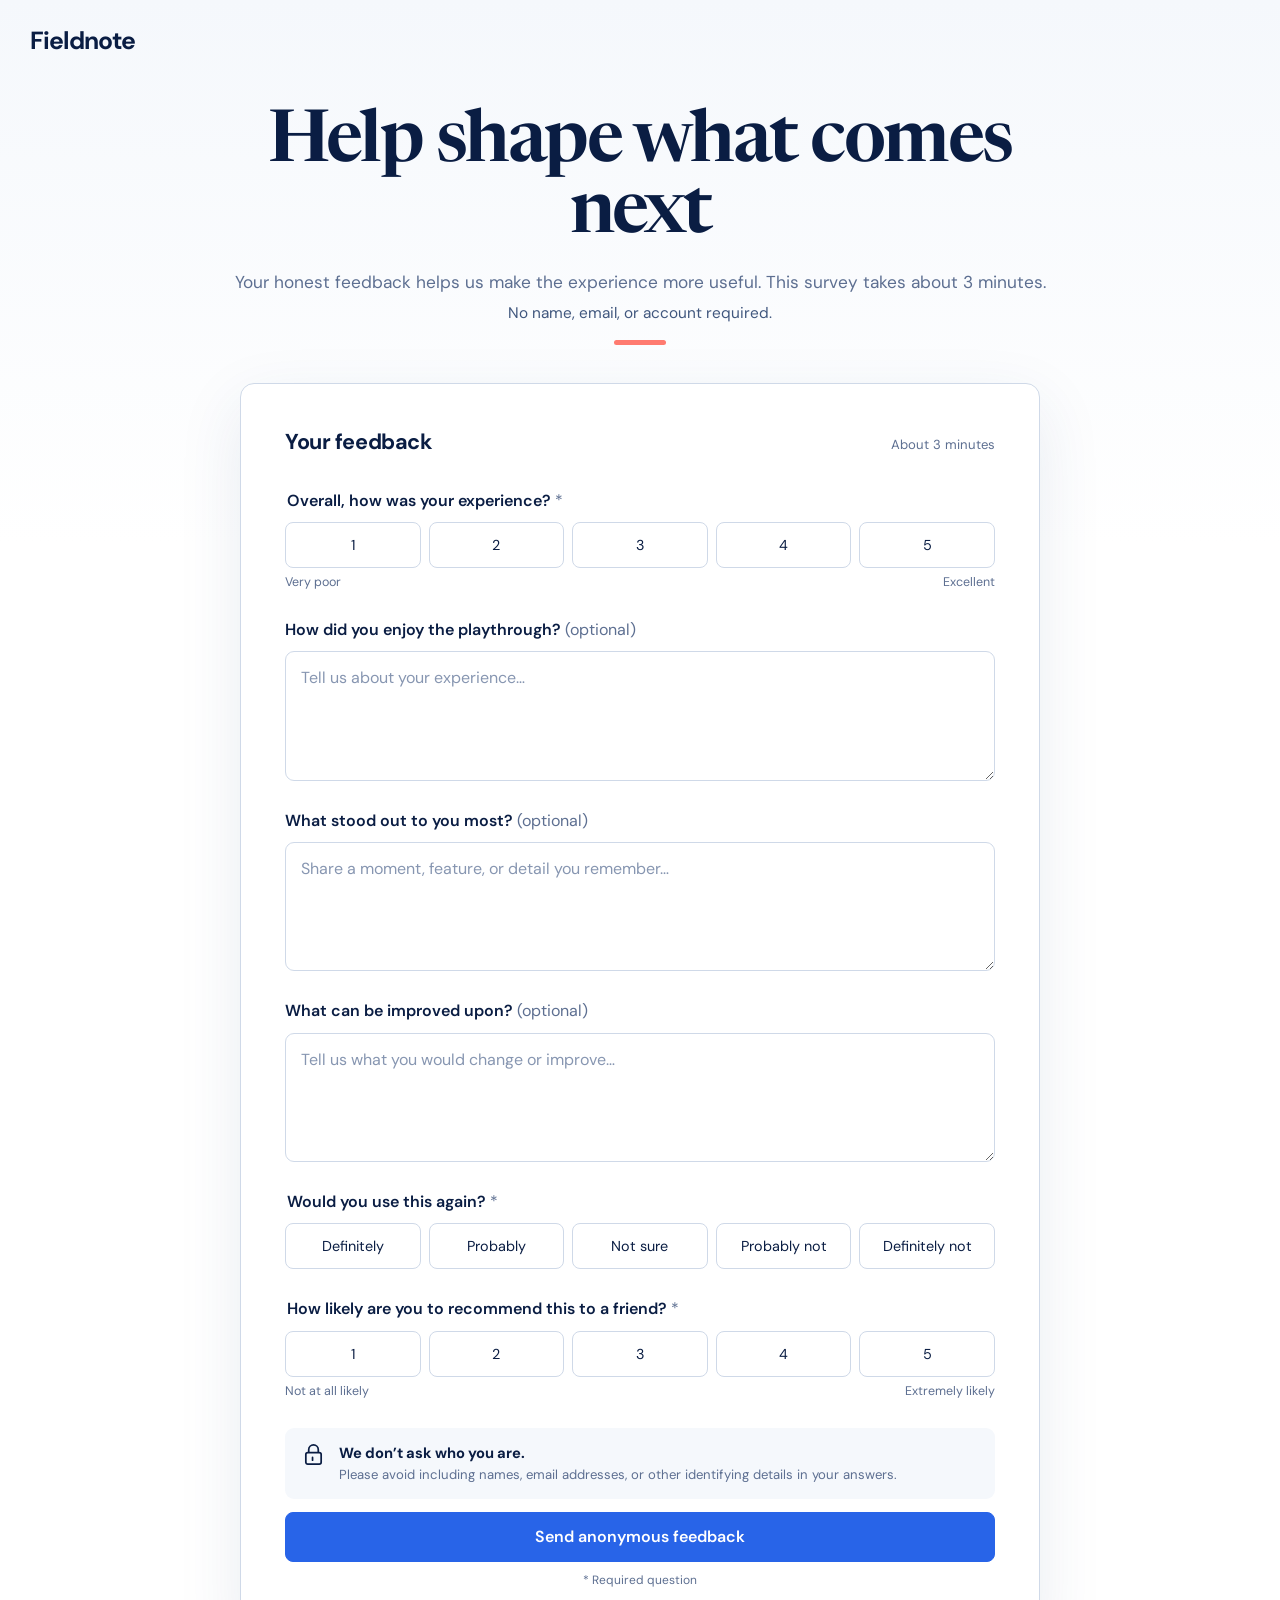
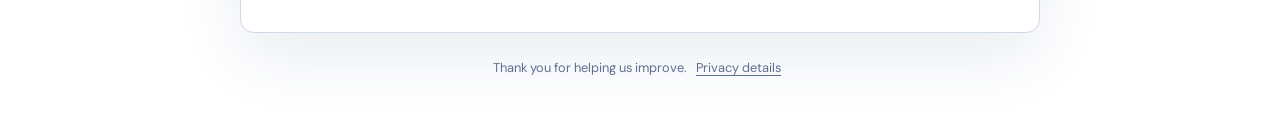
==== index.html @ 18189fa4 "Add files via upload" ====
<!doctype html>
<html lang="en">
  <head>
    <meta charset="UTF-8" />
    <meta name="viewport" content="width=device-width, initial-scale=1.0" />
    <meta name="description" content="Share anonymous product feedback in about three minutes." />
    <title>Fieldnote — Anonymous feedback</title>
    <link rel="preconnect" href="https://fonts.googleapis.com" />
    <link rel="preconnect" href="https://fonts.gstatic.com" crossorigin />
    <link href="https://fonts.googleapis.com/css2?family=DM+Sans:wght@400;500;600;700&family=Newsreader:opsz,wght@6..72,600&display=swap" rel="stylesheet" />
    <link rel="stylesheet" href="styles.css" />
    <script src="script.js" defer></script>
  </head>
  <body>
    <header class="site-header">
      <a class="wordmark" href="#top" aria-label="Fieldnote home">Fieldnote</a>
    </header>

    <main id="top">
      <section class="intro" aria-labelledby="page-title">
        <h1 id="page-title">Help shape what comes next</h1>
        <p>Your honest feedback helps us make the experience more useful. This survey takes about 3 minutes.</p>
        <p class="privacy-summary">No name, email, or account required.</p>
        <span class="accent-line" aria-hidden="true"></span>
      </section>

      <section class="survey-shell" aria-label="Anonymous feedback survey">
        <form id="feedback-form" action="https://formspree.io/f/YOUR_FORM_ID" method="POST" novalidate>
          <div class="form-heading">
            <h2>Your feedback</h2>
            <span>About 3 minutes</span>
          </div>

          <fieldset class="question rating-question">
            <legend>Overall, how was your experience? <span aria-hidden="true">*</span></legend>
            <div class="rating-grid">
              <label><input type="radio" name="overall_experience" value="1 - Very poor" required /><span>1</span></label>
              <label><input type="radio" name="overall_experience" value="2" /><span>2</span></label>
              <label><input type="radio" name="overall_experience" value="3" /><span>3</span></label>
              <label><input type="radio" name="overall_experience" value="4" /><span>4</span></label>
              <label><input type="radio" name="overall_experience" value="5 - Excellent" /><span>5</span></label>
            </div>
            <div class="rating-scale" aria-hidden="true"><span>Very poor</span><span>Excellent</span></div>
          </fieldset>

          <div class="question">
            <label for="playthrough">How did you enjoy the playthrough? <span>(optional)</span></label>
            <textarea id="playthrough" name="playthrough_experience" rows="4" maxlength="2000" placeholder="Tell us about your experience…"></textarea>
          </div>

          <div class="question">
            <label for="stood-out">What stood out to you most? <span>(optional)</span></label>
            <textarea id="stood-out" name="stood_out" rows="4" maxlength="2000" placeholder="Share a moment, feature, or detail you remember…"></textarea>
          </div>

          <div class="question">
            <label for="improvements">What can be improved upon? <span>(optional)</span></label>
            <textarea id="improvements" name="improvements" rows="4" maxlength="2000" placeholder="Tell us what you would change or improve…"></textarea>
          </div>

          <fieldset class="question use-again-question">
            <legend>Would you use this again? <span aria-hidden="true">*</span></legend>
            <div class="choice-grid">
              <label><input type="radio" name="use_again" value="Definitely" required /><span>Definitely</span></label>
              <label><input type="radio" name="use_again" value="Probably" /><span>Probably</span></label>
              <label><input type="radio" name="use_again" value="Not sure" /><span>Not sure</span></label>
              <label><input type="radio" name="use_again" value="Probably not" /><span>Probably not</span></label>
              <label><input type="radio" name="use_again" value="Definitely not" /><span>Definitely not</span></label>
            </div>
          </fieldset>

          <fieldset class="question recommendation-question">
            <legend>How likely are you to recommend this to a friend? <span aria-hidden="true">*</span></legend>
            <div class="recommendation-grid">
              <label><input type="radio" name="recommendation" value="1 - Not at all likely" required /><span>1</span></label>
              <label><input type="radio" name="recommendation" value="2" /><span>2</span></label>
              <label><input type="radio" name="recommendation" value="3" /><span>3</span></label>
              <label><input type="radio" name="recommendation" value="4" /><span>4</span></label>
              <label><input type="radio" name="recommendation" value="5 - Extremely likely" /><span>5</span></label>
            </div>
            <div class="rating-scale" aria-hidden="true"><span>Not at all likely</span><span>Extremely likely</span></div>
          </fieldset>

          <input type="text" name="_gotcha" class="honeypot" tabindex="-1" autocomplete="off" aria-hidden="true" />
          <input type="hidden" name="survey_version" value="trial-1" />
          <input type="hidden" name="_subject" value="New anonymous product feedback" />

          <div id="form-error" class="form-error" role="alert" hidden></div>

          <div class="privacy-note">
            <svg viewBox="0 0 24 24" aria-hidden="true"><path d="M7 10V7a5 5 0 0 1 10 0v3m-11 0h12a2 2 0 0 1 2 2v8a2 2 0 0 1-2 2H6a2 2 0 0 1-2-2v-8a2 2 0 0 1 2-2Zm5 5v3" /></svg>
            <div><strong>We don’t ask who you are.</strong><p>Please avoid including names, email addresses, or other identifying details in your answers.</p></div>
          </div>

          <button class="submit-button" type="submit">Send anonymous feedback</button>
          <p class="required-note"><span aria-hidden="true">*</span> Required question</p>
        </form>

        <div id="success-state" class="success-state" tabindex="-1" hidden>
          <div class="success-icon" aria-hidden="true">
            <svg viewBox="0 0 24 24"><path d="m5 12 4 4L19 6" /></svg>
          </div>
          <h2>Thank you — your feedback was sent.</h2>
          <p>Your input helps us make the product more useful for everyone.</p>
          <button id="submit-another" class="secondary-button" type="button">Submit another response</button>
        </div>
      </section>
    </main>

    <footer>
      <p>Thank you for helping us improve.</p>
      <button id="privacy-details" class="text-button" type="button" aria-expanded="false" aria-controls="privacy-copy">Privacy details</button>
      <p id="privacy-copy" class="privacy-copy" hidden>This survey does not request your identity. GitHub Pages and the form-delivery provider may process routine technical data needed to serve the page and prevent abuse.</p>
    </footer>
  </body>
</html>
---- styles.css ----
:root {
  --ink: #0a1d43;
  --muted: #5d6f91;
  --accent: #2864e8;
  --accent-dark: #164dcc;
  --coral: #ff7b70;
  --line: #cfd9e8;
  --wash: #f5f8fc;
  --surface: #ffffff;
  --danger: #b42318;
  --radius: 14px;
  --shadow: 0 22px 65px rgba(35, 68, 120, 0.1);
}

* { box-sizing: border-box; }

html { scroll-behavior: smooth; }

body {
  margin: 0;
  min-width: 320px;
  color: var(--ink);
  background: linear-gradient(180deg, var(--wash) 0, #fff 34rem);
  font-family: "DM Sans", system-ui, sans-serif;
  -webkit-font-smoothing: antialiased;
}

button, textarea, input { font: inherit; }

.site-header {
  max-width: 1320px;
  margin: 0 auto;
  padding: 24px 30px;
}

.wordmark {
  color: var(--ink);
  font-size: 1.55rem;
  font-weight: 700;
  letter-spacing: -0.04em;
  text-decoration: none;
}

main { padding: 18px 24px 0; }

.intro {
  max-width: 850px;
  margin: 10px auto 38px;
  text-align: center;
}

h1, .success-state h2 {
  margin: 0;
  font-family: "Newsreader", Georgia, serif;
  font-weight: 600;
  letter-spacing: -0.035em;
}

h1 { font-size: clamp(2.65rem, 6vw, 4.5rem); line-height: 0.98; }

.intro > p:first-of-type {
  margin: 18px auto 0;
  color: var(--muted);
  font-size: 1.08rem;
  line-height: 1.65;
}

.privacy-summary { margin: 6px 0 0; color: #40577e; font-size: 0.96rem; }

.accent-line { display: block; width: 52px; height: 5px; margin: 17px auto 0; border-radius: 99px; background: var(--coral); }

.survey-shell { max-width: 800px; margin: 0 auto; }

#feedback-form, .success-state {
  padding: clamp(24px, 5vw, 44px);
  background: var(--surface);
  border: 1px solid var(--line);
  border-radius: var(--radius);
  box-shadow: var(--shadow);
}

.form-heading { display: flex; align-items: baseline; justify-content: space-between; gap: 20px; margin-bottom: 34px; }
.form-heading h2 { margin: 0; font-size: 1.35rem; letter-spacing: -0.02em; }
.form-heading span { color: var(--muted); font-size: 0.82rem; }

.question { margin: 0 0 29px; padding: 0; border: 0; }
.question > label, .question > legend { display: block; margin-bottom: 10px; color: var(--ink); font-weight: 600; line-height: 1.4; }
.question > label span, .question > legend span { color: var(--muted); font-weight: 400; }

textarea {
  display: block;
  width: 100%;
  min-height: 112px;
  padding: 14px 15px;
  resize: vertical;
  color: var(--ink);
  background: #fff;
  border: 1px solid var(--line);
  border-radius: 9px;
  line-height: 1.55;
  transition: border-color 160ms ease, box-shadow 160ms ease;
}

textarea::placeholder { color: #8796b1; }
textarea:hover { border-color: #9cafcb; }

textarea:focus-visible, button:focus-visible, input:focus-visible + span, .text-button:focus-visible {
  outline: none;
  border-color: var(--accent);
  box-shadow: 0 0 0 4px rgba(40, 100, 232, 0.14);
}

.rating-grid, .choice-grid, .recommendation-grid { display: grid; gap: 8px; }
.rating-grid { grid-template-columns: repeat(5, 1fr); }
.choice-grid { grid-template-columns: repeat(5, 1fr); }
.recommendation-grid { grid-template-columns: repeat(5, 1fr); }
.rating-grid label, .choice-grid label, .recommendation-grid label { cursor: pointer; }
.rating-grid input, .choice-grid input, .recommendation-grid input { position: absolute; opacity: 0; pointer-events: none; }

.rating-grid span, .choice-grid span, .recommendation-grid span {
  display: flex;
  min-height: 46px;
  align-items: center;
  justify-content: center;
  padding: 8px;
  border: 1px solid var(--line);
  border-radius: 8px;
  color: var(--ink);
  font-size: 0.9rem;
  text-align: center;
  transition: color 160ms ease, background 160ms ease, border-color 160ms ease, transform 160ms ease;
}

.rating-grid label:hover span, .choice-grid label:hover span, .recommendation-grid label:hover span { border-color: var(--accent); transform: translateY(-1px); }
.rating-grid input:checked + span, .choice-grid input:checked + span, .recommendation-grid input:checked + span { color: #fff; background: var(--accent); border-color: var(--accent); }
.rating-scale { display: flex; justify-content: space-between; margin-top: 6px; color: var(--muted); font-size: 0.78rem; }

.privacy-note { display: flex; gap: 14px; margin: 4px 0 13px; padding: 15px 17px; background: var(--wash); border-radius: 9px; }
.privacy-note svg { width: 23px; height: 23px; flex: 0 0 auto; fill: none; stroke: currentColor; stroke-width: 1.8; stroke-linecap: round; stroke-linejoin: round; }
.privacy-note strong { display: block; font-size: 0.92rem; }
.privacy-note p { margin: 2px 0 0; color: var(--muted); font-size: 0.82rem; line-height: 1.45; }

.submit-button, .secondary-button {
  width: 100%;
  min-height: 50px;
  padding: 12px 20px;
  border-radius: 8px;
  font-weight: 600;
  cursor: pointer;
  transition: background 160ms ease, transform 160ms ease, opacity 160ms ease;
}

.submit-button { color: #fff; background: var(--accent); border: 1px solid var(--accent); }
.submit-button:hover { background: var(--accent-dark); transform: translateY(-1px); }
.submit-button:disabled { cursor: wait; opacity: 0.65; transform: none; }
.secondary-button { margin-top: 28px; color: var(--accent-dark); background: #fff; border: 1px solid #a9c0ed; }
.secondary-button:hover { background: var(--wash); }

.required-note { margin: 10px 0 0; color: var(--muted); font-size: 0.75rem; text-align: center; }
.form-error { margin: 0 0 15px; padding: 12px 14px; color: var(--danger); background: #fff3f1; border-radius: 8px; font-size: 0.9rem; }
.honeypot { position: absolute !important; left: -10000px !important; }

.success-state { padding-block: clamp(60px, 10vw, 90px); text-align: center; }
.success-icon { display: grid; width: 66px; height: 66px; margin: 0 auto 24px; place-items: center; color: #0b9b55; background: #dff7e9; border-radius: 50%; }
.success-icon svg { width: 34px; height: 34px; fill: none; stroke: currentColor; stroke-width: 2.5; stroke-linecap: round; stroke-linejoin: round; }
.success-state h2 { max-width: 520px; margin: 0 auto; font-size: clamp(2rem, 5vw, 3.2rem); line-height: 1.05; }
.success-state p { max-width: 460px; margin: 16px auto 0; color: var(--muted); line-height: 1.6; }
.success-state .secondary-button { max-width: 360px; }

footer { max-width: 800px; margin: 20px auto 50px; padding: 0 24px; color: var(--muted); font-size: 0.8rem; text-align: center; }
footer > p:first-child { display: inline; }
.text-button { padding: 6px; color: var(--muted); background: none; border: 0; text-decoration: underline; text-underline-offset: 3px; cursor: pointer; }
.privacy-copy { max-width: 650px; margin: 10px auto 0; line-height: 1.55; }

[hidden] { display: none !important; }

@media (max-width: 720px) {
  .site-header { padding: 20px; }
  main { padding: 10px 14px 0; }
  .intro { margin-bottom: 28px; }
  h1 { font-size: clamp(2.55rem, 13vw, 3.65rem); }
  .intro > p:first-of-type { font-size: 1rem; }
  #feedback-form, .success-state { padding: 24px 18px; border-radius: 12px; }
  .form-heading { margin-bottom: 28px; }
  .choice-grid { grid-template-columns: 1fr; }
  .choice-grid span { justify-content: flex-start; min-height: 48px; padding-inline: 15px; }
  .recommendation-grid { grid-template-columns: repeat(5, 1fr); }
}

@media (prefers-reduced-motion: reduce) {
  *, *::before, *::after { scroll-behavior: auto !important; transition: none !important; }
}
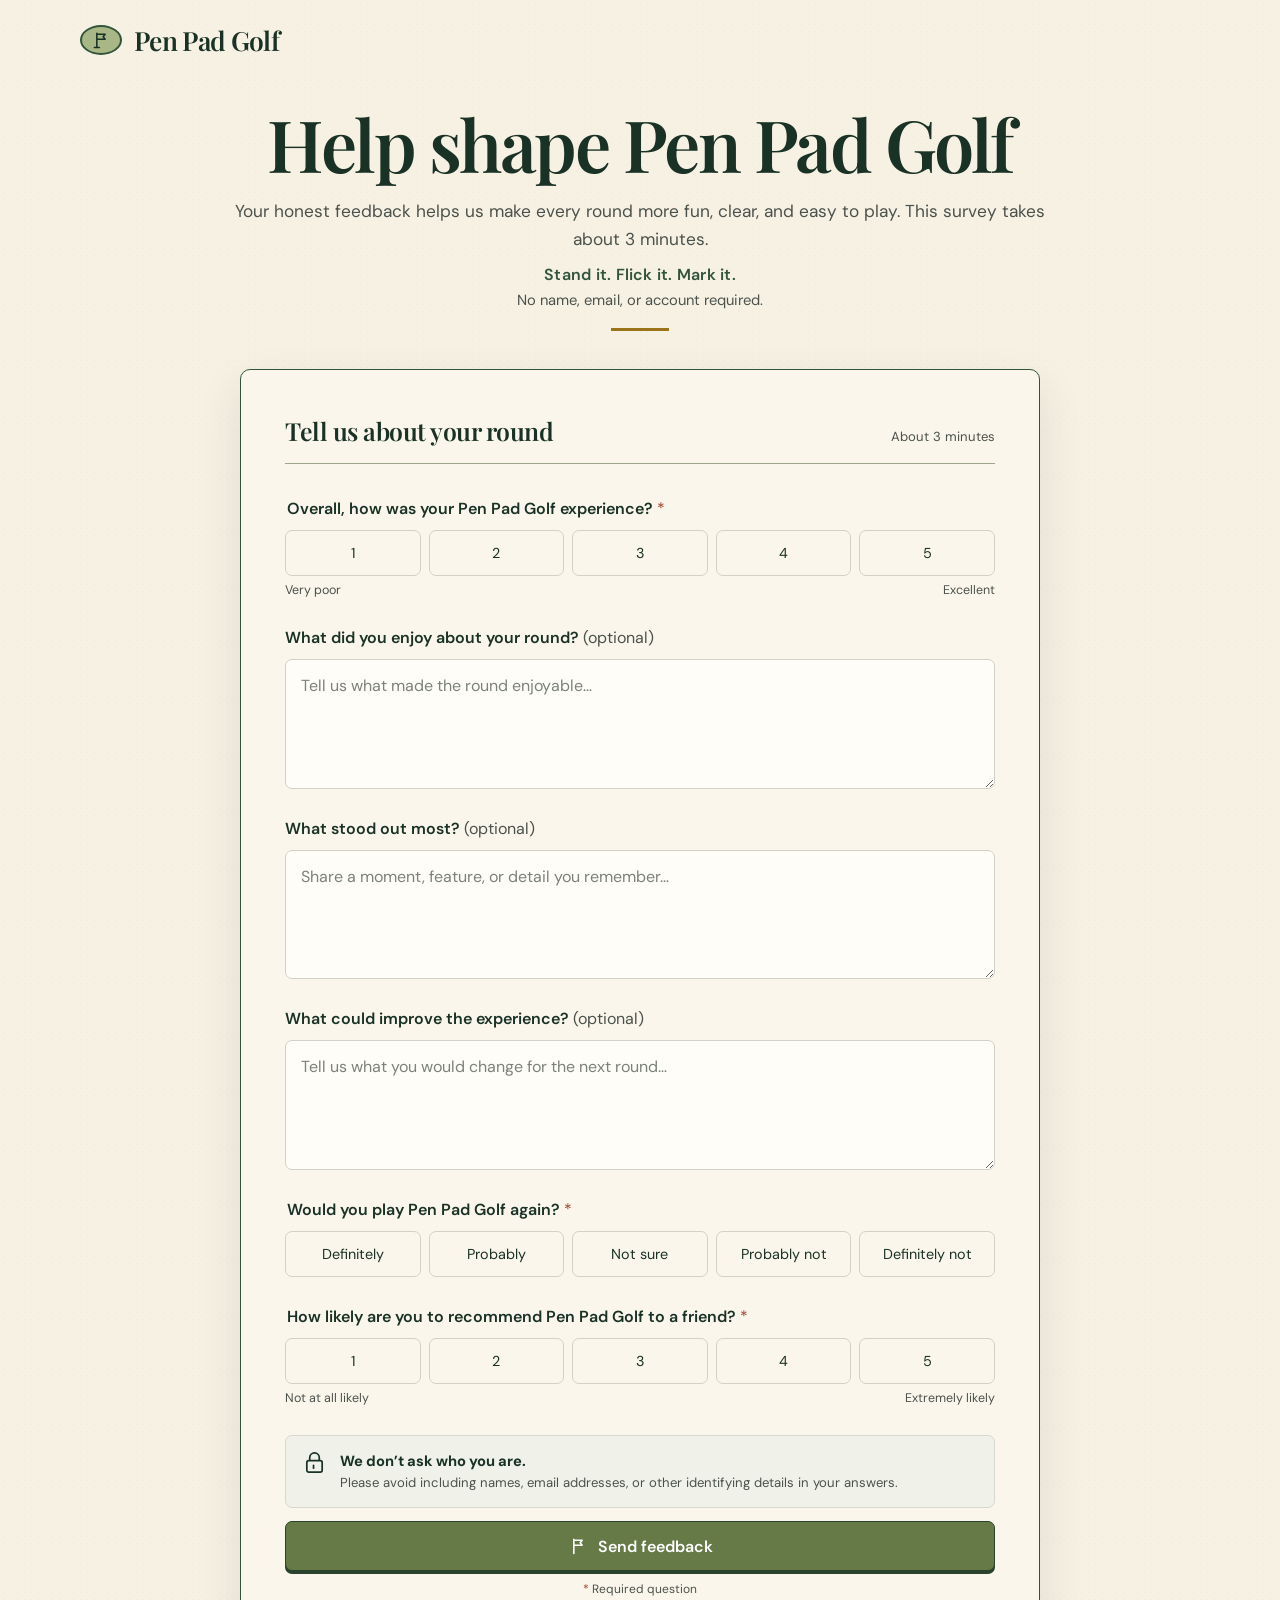
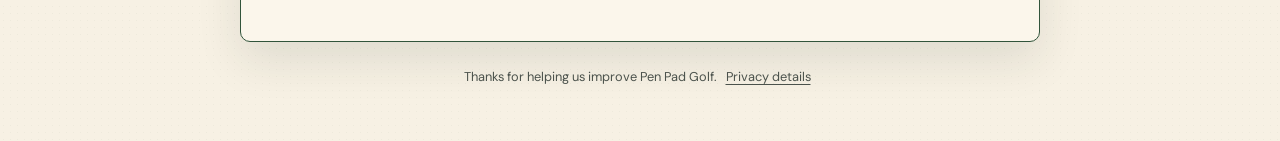
==== commit c8f1db6a: "Apply classic Pen Pad Golf branding to survey" ====
--- a/index.html
+++ b/index.html
@@ -3,23 +3,29 @@
   <head>
     <meta charset="UTF-8" />
     <meta name="viewport" content="width=device-width, initial-scale=1.0" />
-    <meta name="description" content="Share anonymous product feedback in about three minutes." />
-    <title>Fieldnote — Anonymous feedback</title>
+    <meta name="description" content="Share anonymous feedback about your Pen Pad Golf experience in about three minutes." />
+    <title>Pen Pad Golf — Player feedback</title>
     <link rel="preconnect" href="https://fonts.googleapis.com" />
     <link rel="preconnect" href="https://fonts.gstatic.com" crossorigin />
-    <link href="https://fonts.googleapis.com/css2?family=DM+Sans:wght@400;500;600;700&family=Newsreader:opsz,wght@6..72,600&display=swap" rel="stylesheet" />
+    <link href="https://fonts.googleapis.com/css2?family=DM+Sans:wght@400;500;600;700&family=Playfair+Display:wght@500;600&display=swap" rel="stylesheet" />
     <link rel="stylesheet" href="styles.css" />
     <script src="script.js" defer></script>
   </head>
   <body>
     <header class="site-header">
-      <a class="wordmark" href="#top" aria-label="Fieldnote home">Fieldnote</a>
+      <a class="wordmark" href="#top" aria-label="Pen Pad Golf feedback home">
+        <span class="brand-mark" aria-hidden="true">
+          <svg viewBox="0 0 24 24"><path d="M7 21V4m0 1h10l-2.4 3L17 11H7M4 21h6" /></svg>
+        </span>
+        <span>Pen Pad Golf</span>
+      </a>
     </header>
 
     <main id="top">
       <section class="intro" aria-labelledby="page-title">
-        <h1 id="page-title">Help shape what comes next</h1>
-        <p>Your honest feedback helps us make the experience more useful. This survey takes about 3 minutes.</p>
+        <h1 id="page-title">Help shape Pen Pad Golf</h1>
+        <p>Your honest feedback helps us make every round more fun, clear, and easy to play. This survey takes about 3 minutes.</p>
+        <p class="brand-line">Stand it. Flick it. Mark it.</p>
         <p class="privacy-summary">No name, email, or account required.</p>
         <span class="accent-line" aria-hidden="true"></span>
       </section>
@@ -27,12 +33,12 @@
       <section class="survey-shell" aria-label="Anonymous feedback survey">
         <form id="feedback-form" action="https://formspree.io/f/YOUR_FORM_ID" method="POST" novalidate>
           <div class="form-heading">
-            <h2>Your feedback</h2>
+            <h2>Tell us about your round</h2>
             <span>About 3 minutes</span>
           </div>
 
           <fieldset class="question rating-question">
-            <legend>Overall, how was your experience? <span aria-hidden="true">*</span></legend>
+            <legend>Overall, how was your Pen Pad Golf experience? <span aria-hidden="true">*</span></legend>
             <div class="rating-grid">
               <label><input type="radio" name="overall_experience" value="1 - Very poor" required /><span>1</span></label>
               <label><input type="radio" name="overall_experience" value="2" /><span>2</span></label>
@@ -44,22 +50,22 @@
           </fieldset>
 
           <div class="question">
-            <label for="playthrough">How did you enjoy the playthrough? <span>(optional)</span></label>
-            <textarea id="playthrough" name="playthrough_experience" rows="4" maxlength="2000" placeholder="Tell us about your experience…"></textarea>
+            <label for="playthrough">What did you enjoy about your round? <span>(optional)</span></label>
+            <textarea id="playthrough" name="playthrough_experience" rows="4" maxlength="2000" placeholder="Tell us what made the round enjoyable…"></textarea>
           </div>
 
           <div class="question">
-            <label for="stood-out">What stood out to you most? <span>(optional)</span></label>
+            <label for="stood-out">What stood out most? <span>(optional)</span></label>
             <textarea id="stood-out" name="stood_out" rows="4" maxlength="2000" placeholder="Share a moment, feature, or detail you remember…"></textarea>
           </div>
 
           <div class="question">
-            <label for="improvements">What can be improved upon? <span>(optional)</span></label>
-            <textarea id="improvements" name="improvements" rows="4" maxlength="2000" placeholder="Tell us what you would change or improve…"></textarea>
+            <label for="improvements">What could improve the experience? <span>(optional)</span></label>
+            <textarea id="improvements" name="improvements" rows="4" maxlength="2000" placeholder="Tell us what you would change for the next round…"></textarea>
           </div>
 
           <fieldset class="question use-again-question">
-            <legend>Would you use this again? <span aria-hidden="true">*</span></legend>
+            <legend>Would you play Pen Pad Golf again? <span aria-hidden="true">*</span></legend>
             <div class="choice-grid">
               <label><input type="radio" name="use_again" value="Definitely" required /><span>Definitely</span></label>
               <label><input type="radio" name="use_again" value="Probably" /><span>Probably</span></label>
@@ -70,7 +76,7 @@
           </fieldset>
 
           <fieldset class="question recommendation-question">
-            <legend>How likely are you to recommend this to a friend? <span aria-hidden="true">*</span></legend>
+            <legend>How likely are you to recommend Pen Pad Golf to a friend? <span aria-hidden="true">*</span></legend>
             <div class="recommendation-grid">
               <label><input type="radio" name="recommendation" value="1 - Not at all likely" required /><span>1</span></label>
               <label><input type="radio" name="recommendation" value="2" /><span>2</span></label>
@@ -83,7 +89,7 @@
 
           <input type="text" name="_gotcha" class="honeypot" tabindex="-1" autocomplete="off" aria-hidden="true" />
           <input type="hidden" name="survey_version" value="trial-1" />
-          <input type="hidden" name="_subject" value="New anonymous product feedback" />
+          <input type="hidden" name="_subject" value="New Pen Pad Golf player feedback" />
 
           <div id="form-error" class="form-error" role="alert" hidden></div>
 
@@ -92,7 +98,10 @@
             <div><strong>We don’t ask who you are.</strong><p>Please avoid including names, email addresses, or other identifying details in your answers.</p></div>
           </div>
 
-          <button class="submit-button" type="submit">Send anonymous feedback</button>
+          <button class="submit-button" type="submit">
+            <svg viewBox="0 0 24 24" aria-hidden="true"><path d="M7 21V4m0 1h10l-2.4 3L17 11H7" /></svg>
+            <span>Send feedback</span>
+          </button>
           <p class="required-note"><span aria-hidden="true">*</span> Required question</p>
         </form>
 
@@ -100,15 +109,15 @@
           <div class="success-icon" aria-hidden="true">
             <svg viewBox="0 0 24 24"><path d="m5 12 4 4L19 6" /></svg>
           </div>
-          <h2>Thank you — your feedback was sent.</h2>
-          <p>Your input helps us make the product more useful for everyone.</p>
+          <h2>Thanks for playing — your feedback was sent.</h2>
+          <p>Your input helps us make Pen Pad Golf better for every player.</p>
           <button id="submit-another" class="secondary-button" type="button">Submit another response</button>
         </div>
       </section>
     </main>
 
     <footer>
-      <p>Thank you for helping us improve.</p>
+      <p>Thanks for helping us improve Pen Pad Golf.</p>
       <button id="privacy-details" class="text-button" type="button" aria-expanded="false" aria-controls="privacy-copy">Privacy details</button>
       <p id="privacy-copy" class="privacy-copy" hidden>This survey does not request your identity. GitHub Pages and the form-delivery provider may process routine technical data needed to serve the page and prevent abuse.</p>
     </footer>
--- a/styles.css
+++ b/styles.css
@@ -1,15 +1,18 @@
 :root {
-  --ink: #0a1d43;
-  --muted: #5d6f91;
-  --accent: #2864e8;
-  --accent-dark: #164dcc;
-  --coral: #ff7b70;
-  --line: #cfd9e8;
-  --wash: #f5f8fc;
-  --surface: #ffffff;
-  --danger: #b42318;
-  --radius: 14px;
-  --shadow: 0 22px 65px rgba(35, 68, 120, 0.1);
+  --ink: #193225;
+  --muted: #4b524c;
+  --accent: #667a47;
+  --accent-dark: #31543b;
+  --gold: #9b7319;
+  --rust: #9c3f2c;
+  --line: #9da789;
+  --line-soft: #d2d0c7;
+  --wash: #f0f1e9;
+  --paper: #f7f1e4;
+  --surface: #fbf6eb;
+  --danger: #8b3f34;
+  --radius: 10px;
+  --shadow: 0 18px 45px rgba(29, 47, 35, 0.11);
 }
 
 * { box-sizing: border-box; }
@@ -20,7 +23,9 @@
   margin: 0;
   min-width: 320px;
   color: var(--ink);
-  background: linear-gradient(180deg, var(--wash) 0, #fff 34rem);
+  background-color: var(--paper);
+  background-image: radial-gradient(rgba(49, 84, 59, 0.045) 0.7px, transparent 0.8px);
+  background-size: 7px 7px;
   font-family: "DM Sans", system-ui, sans-serif;
   -webkit-font-smoothing: antialiased;
 }
@@ -28,18 +33,35 @@
 button, textarea, input { font: inherit; }
 
 .site-header {
-  max-width: 1320px;
+  max-width: 1180px;
   margin: 0 auto;
-  padding: 24px 30px;
+  padding: 22px 30px;
 }
 
 .wordmark {
-  color: var(--ink);
-  font-size: 1.55rem;
-  font-weight: 700;
-  letter-spacing: -0.04em;
+  display: inline-flex;
+  align-items: center;
+  gap: 12px;
+  color: var(--ink);
+  font-family: "Playfair Display", Georgia, serif;
+  font-size: 1.65rem;
+  font-weight: 600;
+  letter-spacing: -0.025em;
   text-decoration: none;
 }
+
+.brand-mark {
+  display: grid;
+  width: 42px;
+  height: 30px;
+  place-items: center;
+  color: var(--ink);
+  background: #a9b786;
+  border: 2px solid var(--accent-dark);
+  border-radius: 50%;
+}
+
+.brand-mark svg { width: 20px; height: 20px; fill: none; stroke: currentColor; stroke-width: 1.9; stroke-linecap: round; stroke-linejoin: round; }
 
 main { padding: 18px 24px 0; }
 
@@ -51,7 +73,7 @@
 
 h1, .success-state h2 {
   margin: 0;
-  font-family: "Newsreader", Georgia, serif;
+  font-family: "Playfair Display", Georgia, serif;
   font-weight: 600;
   letter-spacing: -0.035em;
 }
@@ -65,27 +87,29 @@
   line-height: 1.65;
 }
 
-.privacy-summary { margin: 6px 0 0; color: #40577e; font-size: 0.96rem; }
-
-.accent-line { display: block; width: 52px; height: 5px; margin: 17px auto 0; border-radius: 99px; background: var(--coral); }
+.brand-line { margin: 10px 0 0; color: var(--accent-dark); font-weight: 600; letter-spacing: 0.015em; }
+.privacy-summary { margin: 5px 0 0; color: var(--muted); font-size: 0.92rem; }
+
+.accent-line { display: block; width: 58px; height: 3px; margin: 18px auto 0; background: var(--gold); }
 
 .survey-shell { max-width: 800px; margin: 0 auto; }
 
 #feedback-form, .success-state {
   padding: clamp(24px, 5vw, 44px);
   background: var(--surface);
-  border: 1px solid var(--line);
+  border: 1px solid var(--accent-dark);
   border-radius: var(--radius);
   box-shadow: var(--shadow);
 }
 
-.form-heading { display: flex; align-items: baseline; justify-content: space-between; gap: 20px; margin-bottom: 34px; }
-.form-heading h2 { margin: 0; font-size: 1.35rem; letter-spacing: -0.02em; }
+.form-heading { display: flex; align-items: baseline; justify-content: space-between; gap: 20px; margin-bottom: 34px; padding-bottom: 16px; border-bottom: 1px solid var(--line); }
+.form-heading h2 { margin: 0; font-family: "Playfair Display", Georgia, serif; font-size: 1.55rem; font-weight: 600; letter-spacing: -0.02em; }
 .form-heading span { color: var(--muted); font-size: 0.82rem; }
 
 .question { margin: 0 0 29px; padding: 0; border: 0; }
 .question > label, .question > legend { display: block; margin-bottom: 10px; color: var(--ink); font-weight: 600; line-height: 1.4; }
 .question > label span, .question > legend span { color: var(--muted); font-weight: 400; }
+.question > legend span[aria-hidden="true"] { color: var(--rust); }
 
 textarea {
   display: block;
@@ -94,20 +118,20 @@
   padding: 14px 15px;
   resize: vertical;
   color: var(--ink);
-  background: #fff;
-  border: 1px solid var(--line);
-  border-radius: 9px;
+  background: #fffdf8;
+  border: 1px solid var(--line-soft);
+  border-radius: 7px;
   line-height: 1.55;
   transition: border-color 160ms ease, box-shadow 160ms ease;
 }
 
-textarea::placeholder { color: #8796b1; }
-textarea:hover { border-color: #9cafcb; }
+textarea::placeholder { color: #7b817c; }
+textarea:hover { border-color: var(--line); }
 
 textarea:focus-visible, button:focus-visible, input:focus-visible + span, .text-button:focus-visible {
   outline: none;
-  border-color: var(--accent);
-  box-shadow: 0 0 0 4px rgba(40, 100, 232, 0.14);
+  border-color: var(--gold);
+  box-shadow: 0 0 0 4px rgba(155, 115, 25, 0.15);
 }
 
 .rating-grid, .choice-grid, .recommendation-grid { display: grid; gap: 8px; }
@@ -123,19 +147,19 @@
   align-items: center;
   justify-content: center;
   padding: 8px;
-  border: 1px solid var(--line);
-  border-radius: 8px;
+  border: 1px solid var(--line-soft);
+  border-radius: 7px;
   color: var(--ink);
   font-size: 0.9rem;
   text-align: center;
   transition: color 160ms ease, background 160ms ease, border-color 160ms ease, transform 160ms ease;
 }
 
-.rating-grid label:hover span, .choice-grid label:hover span, .recommendation-grid label:hover span { border-color: var(--accent); transform: translateY(-1px); }
+.rating-grid label:hover span, .choice-grid label:hover span, .recommendation-grid label:hover span { border-color: var(--accent-dark); transform: translateY(-1px); }
 .rating-grid input:checked + span, .choice-grid input:checked + span, .recommendation-grid input:checked + span { color: #fff; background: var(--accent); border-color: var(--accent); }
 .rating-scale { display: flex; justify-content: space-between; margin-top: 6px; color: var(--muted); font-size: 0.78rem; }
 
-.privacy-note { display: flex; gap: 14px; margin: 4px 0 13px; padding: 15px 17px; background: var(--wash); border-radius: 9px; }
+.privacy-note { display: flex; gap: 14px; margin: 4px 0 13px; padding: 15px 17px; background: var(--wash); border: 1px solid #d8d7d1; border-radius: 7px; }
 .privacy-note svg { width: 23px; height: 23px; flex: 0 0 auto; fill: none; stroke: currentColor; stroke-width: 1.8; stroke-linecap: round; stroke-linejoin: round; }
 .privacy-note strong { display: block; font-size: 0.92rem; }
 .privacy-note p { margin: 2px 0 0; color: var(--muted); font-size: 0.82rem; line-height: 1.45; }
@@ -144,24 +168,26 @@
   width: 100%;
   min-height: 50px;
   padding: 12px 20px;
-  border-radius: 8px;
+  border-radius: 7px;
   font-weight: 600;
   cursor: pointer;
   transition: background 160ms ease, transform 160ms ease, opacity 160ms ease;
 }
 
-.submit-button { color: #fff; background: var(--accent); border: 1px solid var(--accent); }
-.submit-button:hover { background: var(--accent-dark); transform: translateY(-1px); }
+.submit-button { display: flex; align-items: center; justify-content: center; gap: 10px; color: #fff; background: var(--accent); border: 1px solid #284329; box-shadow: 0 3px 0 #29432e; }
+.submit-button svg { width: 20px; height: 20px; fill: none; stroke: currentColor; stroke-width: 1.9; stroke-linecap: round; stroke-linejoin: round; }
+.submit-button:hover { background: #58703d; transform: translateY(-1px); }
 .submit-button:disabled { cursor: wait; opacity: 0.65; transform: none; }
-.secondary-button { margin-top: 28px; color: var(--accent-dark); background: #fff; border: 1px solid #a9c0ed; }
+.secondary-button { margin-top: 28px; color: var(--accent-dark); background: #fffdf8; border: 1px solid var(--line); }
 .secondary-button:hover { background: var(--wash); }
 
 .required-note { margin: 10px 0 0; color: var(--muted); font-size: 0.75rem; text-align: center; }
-.form-error { margin: 0 0 15px; padding: 12px 14px; color: var(--danger); background: #fff3f1; border-radius: 8px; font-size: 0.9rem; }
+.required-note span { color: var(--rust); }
+.form-error { margin: 0 0 15px; padding: 12px 14px; color: var(--danger); background: #f8ece7; border: 1px solid #d7aaa0; border-radius: 7px; font-size: 0.9rem; }
 .honeypot { position: absolute !important; left: -10000px !important; }
 
 .success-state { padding-block: clamp(60px, 10vw, 90px); text-align: center; }
-.success-icon { display: grid; width: 66px; height: 66px; margin: 0 auto 24px; place-items: center; color: #0b9b55; background: #dff7e9; border-radius: 50%; }
+.success-icon { display: grid; width: 66px; height: 66px; margin: 0 auto 24px; place-items: center; color: #fff; background: var(--accent); border: 1px solid #29442f; border-radius: 50%; }
 .success-icon svg { width: 34px; height: 34px; fill: none; stroke: currentColor; stroke-width: 2.5; stroke-linecap: round; stroke-linejoin: round; }
 .success-state h2 { max-width: 520px; margin: 0 auto; font-size: clamp(2rem, 5vw, 3.2rem); line-height: 1.05; }
 .success-state p { max-width: 460px; margin: 16px auto 0; color: var(--muted); line-height: 1.6; }
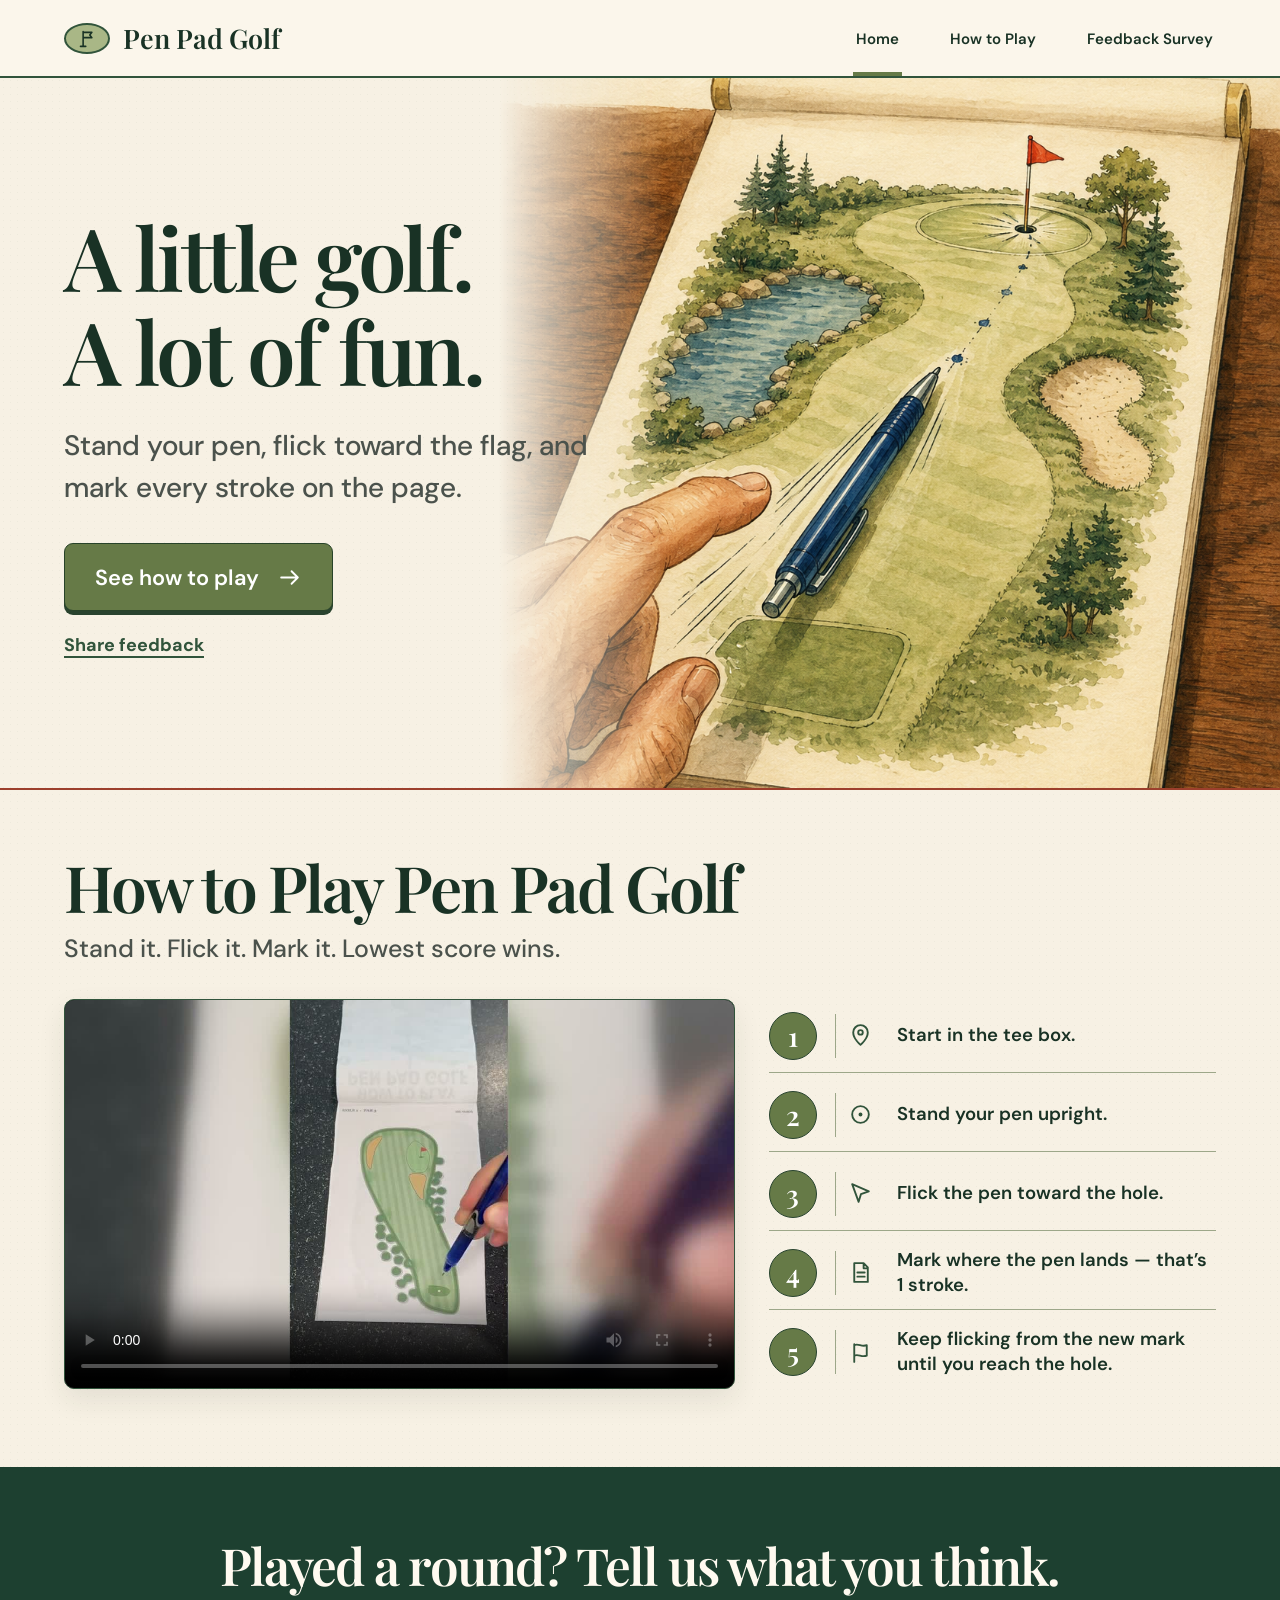
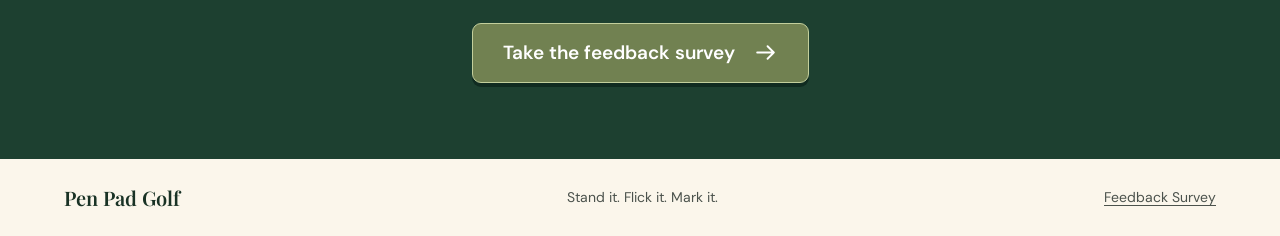
==== commit 48ad3ffb: "Add Pen Pad Golf landing page and survey navigation" ====
--- a/index.html
+++ b/index.html
@@ -1,125 +1,38 @@
 <!doctype html>
 <html lang="en">
-  <head>
-    <meta charset="UTF-8" />
-    <meta name="viewport" content="width=device-width, initial-scale=1.0" />
-    <meta name="description" content="Share anonymous feedback about your Pen Pad Golf experience in about three minutes." />
-    <title>Pen Pad Golf — Player feedback</title>
-    <link rel="preconnect" href="https://fonts.googleapis.com" />
-    <link rel="preconnect" href="https://fonts.gstatic.com" crossorigin />
-    <link href="https://fonts.googleapis.com/css2?family=DM+Sans:wght@400;500;600;700&family=Playfair+Display:wght@500;600&display=swap" rel="stylesheet" />
-    <link rel="stylesheet" href="styles.css" />
-    <script src="script.js" defer></script>
-  </head>
-  <body>
-    <header class="site-header">
-      <a class="wordmark" href="#top" aria-label="Pen Pad Golf feedback home">
-        <span class="brand-mark" aria-hidden="true">
-          <svg viewBox="0 0 24 24"><path d="M7 21V4m0 1h10l-2.4 3L17 11H7M4 21h6" /></svg>
-        </span>
-        <span>Pen Pad Golf</span>
-      </a>
-    </header>
-
-    <main id="top">
-      <section class="intro" aria-labelledby="page-title">
-        <h1 id="page-title">Help shape Pen Pad Golf</h1>
-        <p>Your honest feedback helps us make every round more fun, clear, and easy to play. This survey takes about 3 minutes.</p>
-        <p class="brand-line">Stand it. Flick it. Mark it.</p>
-        <p class="privacy-summary">No name, email, or account required.</p>
-        <span class="accent-line" aria-hidden="true"></span>
-      </section>
-
-      <section class="survey-shell" aria-label="Anonymous feedback survey">
-        <form id="feedback-form" action="https://formspree.io/f/YOUR_FORM_ID" method="POST" novalidate>
-          <div class="form-heading">
-            <h2>Tell us about your round</h2>
-            <span>About 3 minutes</span>
-          </div>
-
-          <fieldset class="question rating-question">
-            <legend>Overall, how was your Pen Pad Golf experience? <span aria-hidden="true">*</span></legend>
-            <div class="rating-grid">
-              <label><input type="radio" name="overall_experience" value="1 - Very poor" required /><span>1</span></label>
-              <label><input type="radio" name="overall_experience" value="2" /><span>2</span></label>
-              <label><input type="radio" name="overall_experience" value="3" /><span>3</span></label>
-              <label><input type="radio" name="overall_experience" value="4" /><span>4</span></label>
-              <label><input type="radio" name="overall_experience" value="5 - Excellent" /><span>5</span></label>
-            </div>
-            <div class="rating-scale" aria-hidden="true"><span>Very poor</span><span>Excellent</span></div>
-          </fieldset>
-
-          <div class="question">
-            <label for="playthrough">What did you enjoy about your round? <span>(optional)</span></label>
-            <textarea id="playthrough" name="playthrough_experience" rows="4" maxlength="2000" placeholder="Tell us what made the round enjoyable…"></textarea>
-          </div>
-
-          <div class="question">
-            <label for="stood-out">What stood out most? <span>(optional)</span></label>
-            <textarea id="stood-out" name="stood_out" rows="4" maxlength="2000" placeholder="Share a moment, feature, or detail you remember…"></textarea>
-          </div>
-
-          <div class="question">
-            <label for="improvements">What could improve the experience? <span>(optional)</span></label>
-            <textarea id="improvements" name="improvements" rows="4" maxlength="2000" placeholder="Tell us what you would change for the next round…"></textarea>
-          </div>
-
-          <fieldset class="question use-again-question">
-            <legend>Would you play Pen Pad Golf again? <span aria-hidden="true">*</span></legend>
-            <div class="choice-grid">
-              <label><input type="radio" name="use_again" value="Definitely" required /><span>Definitely</span></label>
-              <label><input type="radio" name="use_again" value="Probably" /><span>Probably</span></label>
-              <label><input type="radio" name="use_again" value="Not sure" /><span>Not sure</span></label>
-              <label><input type="radio" name="use_again" value="Probably not" /><span>Probably not</span></label>
-              <label><input type="radio" name="use_again" value="Definitely not" /><span>Definitely not</span></label>
-            </div>
-          </fieldset>
-
-          <fieldset class="question recommendation-question">
-            <legend>How likely are you to recommend Pen Pad Golf to a friend? <span aria-hidden="true">*</span></legend>
-            <div class="recommendation-grid">
-              <label><input type="radio" name="recommendation" value="1 - Not at all likely" required /><span>1</span></label>
-              <label><input type="radio" name="recommendation" value="2" /><span>2</span></label>
-              <label><input type="radio" name="recommendation" value="3" /><span>3</span></label>
-              <label><input type="radio" name="recommendation" value="4" /><span>4</span></label>
-              <label><input type="radio" name="recommendation" value="5 - Extremely likely" /><span>5</span></label>
-            </div>
-            <div class="rating-scale" aria-hidden="true"><span>Not at all likely</span><span>Extremely likely</span></div>
-          </fieldset>
-
-          <input type="text" name="_gotcha" class="honeypot" tabindex="-1" autocomplete="off" aria-hidden="true" />
-          <input type="hidden" name="survey_version" value="trial-1" />
-          <input type="hidden" name="_subject" value="New Pen Pad Golf player feedback" />
-
-          <div id="form-error" class="form-error" role="alert" hidden></div>
-
-          <div class="privacy-note">
-            <svg viewBox="0 0 24 24" aria-hidden="true"><path d="M7 10V7a5 5 0 0 1 10 0v3m-11 0h12a2 2 0 0 1 2 2v8a2 2 0 0 1-2 2H6a2 2 0 0 1-2-2v-8a2 2 0 0 1 2-2Zm5 5v3" /></svg>
-            <div><strong>We don’t ask who you are.</strong><p>Please avoid including names, email addresses, or other identifying details in your answers.</p></div>
-          </div>
-
-          <button class="submit-button" type="submit">
-            <svg viewBox="0 0 24 24" aria-hidden="true"><path d="M7 21V4m0 1h10l-2.4 3L17 11H7" /></svg>
-            <span>Send feedback</span>
-          </button>
-          <p class="required-note"><span aria-hidden="true">*</span> Required question</p>
-        </form>
-
-        <div id="success-state" class="success-state" tabindex="-1" hidden>
-          <div class="success-icon" aria-hidden="true">
-            <svg viewBox="0 0 24 24"><path d="m5 12 4 4L19 6" /></svg>
-          </div>
-          <h2>Thanks for playing — your feedback was sent.</h2>
-          <p>Your input helps us make Pen Pad Golf better for every player.</p>
-          <button id="submit-another" class="secondary-button" type="button">Submit another response</button>
-        </div>
-      </section>
-    </main>
-
-    <footer>
-      <p>Thanks for helping us improve Pen Pad Golf.</p>
-      <button id="privacy-details" class="text-button" type="button" aria-expanded="false" aria-controls="privacy-copy">Privacy details</button>
-      <p id="privacy-copy" class="privacy-copy" hidden>This survey does not request your identity. GitHub Pages and the form-delivery provider may process routine technical data needed to serve the page and prevent abuse.</p>
-    </footer>
-  </body>
+<head>
+  <meta charset="UTF-8" />
+  <meta name="viewport" content="width=device-width, initial-scale=1.0" />
+  <meta name="description" content="Pen Pad Golf is a tabletop golf game played with a pen and a printed course. Learn how to play and share your feedback." />
+  <title>Pen Pad Golf — A little golf. A lot of fun.</title>
+  <link rel="preconnect" href="https://fonts.googleapis.com" />
+  <link rel="preconnect" href="https://fonts.gstatic.com" crossorigin />
+  <link href="https://fonts.googleapis.com/css2?family=DM+Sans:wght@400;500;600;700&family=Playfair+Display:wght@500;600&display=swap" rel="stylesheet" />
+  <link rel="stylesheet" href="home.css" />
+</head>
+<body>
+  <header class="site-header"><div class="header-inner">
+    <a class="wordmark" href="index.html" aria-label="Pen Pad Golf home"><span class="brand-mark" aria-hidden="true"><svg viewBox="0 0 24 24"><path d="M7 21V4m0 1h10l-2.4 3L17 11H7M4 21h6" /></svg></span><span>Pen Pad Golf</span></a>
+    <nav class="site-nav" aria-label="Main navigation"><a class="active" aria-current="page" href="index.html">Home</a><a href="#how-to-play">How to Play</a><a href="survey.html">Feedback Survey</a></nav>
+  </div></header>
+  <main>
+    <section class="hero" aria-labelledby="hero-title"><div class="hero-inner">
+      <div class="hero-copy"><h1 id="hero-title">A little golf.<br />A lot of fun.</h1><p>Stand your pen, flick toward the flag, and mark every stroke on the page.</p><div class="hero-actions"><a class="primary-link" href="#how-to-play">See how to play <svg viewBox="0 0 24 24" aria-hidden="true"><path d="M4 12h16m-6-6 6 6-6 6" /></svg></a><a class="text-link" href="survey.html">Share feedback</a></div></div>
+      <div class="hero-art"><img src="assets/pen-pad-golf-cover-hero.png" alt="Watercolor illustration of a hand flicking a pen along a golf course on a paper pad" fetchpriority="high" /></div>
+    </div></section>
+    <section class="how-to" id="how-to-play" aria-labelledby="how-title"><div class="section-inner">
+      <h2 id="how-title">How to Play Pen Pad Golf</h2><p class="section-lead">Stand it. Flick it. Mark it. Lowest score wins.</p>
+      <div class="how-grid"><div class="demo-frame"><video controls preload="metadata" playsinline poster="assets/pen-pad-golf-demo-poster.jpg" aria-label="Pen Pad Golf demonstration video"><source src="assets/pen-pad-golf-demo.mp4" type="video/mp4" />Your browser does not support the Pen Pad Golf demo video.</video></div>
+      <ol class="play-steps">
+        <li><span class="step-number">1</span><span class="step-icon" aria-hidden="true"><svg viewBox="0 0 24 24"><path d="M12 21s7-6.1 7-12a7 7 0 0 0-14 0c0 5.9 7 12 7 12Z"/><circle cx="12" cy="9" r="2.2"/></svg></span><span>Start in the tee box.</span></li>
+        <li><span class="step-number">2</span><span class="step-icon" aria-hidden="true"><svg viewBox="0 0 24 24"><circle cx="12" cy="12" r="8"/><circle cx="12" cy="12" r="1"/></svg></span><span>Stand your pen upright.</span></li>
+        <li><span class="step-number">3</span><span class="step-icon" aria-hidden="true"><svg viewBox="0 0 24 24"><path d="m4 3 6.2 17 2.2-7.3L20 10 4 3Z"/></svg></span><span>Flick the pen toward the hole.</span></li>
+        <li><span class="step-number">4</span><span class="step-icon" aria-hidden="true"><svg viewBox="0 0 24 24"><path d="M6 3h9l4 4v14H6zM15 3v5h4M9 12h7M9 16h7"/></svg></span><span>Mark where the pen lands — that’s 1 stroke.</span></li>
+        <li><span class="step-number">5</span><span class="step-icon" aria-hidden="true"><svg viewBox="0 0 24 24"><path d="M6 21V4m0 1c4-2 7 2 12 0v10c-5 2-8-2-12 0"/></svg></span><span>Keep flicking from the new mark until you reach the hole.</span></li>
+      </ol></div>
+    </div></section>
+    <section class="feedback-cta" aria-labelledby="feedback-title"><div class="section-inner"><h2 id="feedback-title">Played a round? Tell us what you think.</h2><a class="primary-link" href="survey.html">Take the feedback survey <svg viewBox="0 0 24 24" aria-hidden="true"><path d="M4 12h16m-6-6 6 6-6 6" /></svg></a></div></section>
+  </main>
+  <footer class="site-footer"><span>Pen Pad Golf</span><span>Stand it. Flick it. Mark it.</span><a href="survey.html">Feedback Survey</a></footer>
+</body>
 </html>
--- a/home.css
+++ b/home.css
@@ -0,0 +1,53 @@
+:root { --paper:#f7f1e4; --ink:#193225; --green:#31543b; --olive:#667a47; --muted:#4b524c; --line:#9da789; --rust:#9c3f2c; font-family:'DM Sans',system-ui,sans-serif; color:var(--ink); background:var(--paper); font-synthesis:none; }
+* { box-sizing:border-box; }
+html { scroll-behavior:smooth; }
+body { margin:0; min-width:320px; background-color:var(--paper); background-image:radial-gradient(#31543b0b .7px,transparent .8px); background-size:7px 7px; -webkit-font-smoothing:antialiased; }
+a { color:inherit; }
+svg { width:1.3em; height:1.3em; fill:none; stroke:currentColor; stroke-width:1.8; stroke-linecap:round; stroke-linejoin:round; }
+.site-header { position:relative; z-index:2; border-bottom:2px solid var(--green); background:#fbf6eb; }
+.header-inner { width:min(1440px,100%); min-height:76px; margin:auto; padding:0 clamp(24px,5vw,70px); display:flex; justify-content:space-between; align-items:center; gap:24px; }
+.wordmark { display:inline-flex; align-items:center; gap:13px; white-space:nowrap; text-decoration:none; font:600 clamp(24px,2.1vw,33px) 'Playfair Display',Georgia,serif; }
+.brand-mark { width:46px; height:31px; display:grid; place-items:center; flex:0 0 auto; border:2px solid var(--green); border-radius:50%; background:#a9b786; }
+.brand-mark svg { width:21px; height:21px; }
+.site-nav { display:flex; align-items:stretch; align-self:stretch; gap:clamp(24px,3.5vw,52px); }
+.site-nav a { display:flex; align-items:center; padding:5px 3px 0; border-bottom:4px solid transparent; text-decoration:none; white-space:nowrap; font-size:15px; font-weight:600; }
+.site-nav a:hover,.site-nav a:focus-visible { color:var(--olive); }
+.site-nav a.active { border-bottom-color:var(--olive); }
+.hero { overflow:hidden; border-bottom:2px solid var(--rust); }
+.hero-inner { position:relative; width:min(1600px,100%); height:min(710px,calc(100vh - 128px)); min-height:590px; margin:auto; display:flex; align-items:center; }
+.hero-copy { position:relative; z-index:1; width:50%; padding:50px 0 50px clamp(28px,5vw,84px); }
+.hero h1,.how-to h2,.feedback-cta h2 { margin:0; font-family:'Playfair Display',Georgia,serif; font-weight:600; letter-spacing:-.035em; }
+.hero h1 { font-size:clamp(65px,6.8vw,112px); line-height:1.08; white-space:nowrap; }
+.hero-copy>p { max-width:610px; margin:28px 0 0; color:var(--muted); font-size:clamp(22px,2.2vw,29px); line-height:1.5; font-weight:500; }
+.hero-actions { display:flex; flex-direction:column; align-items:flex-start; gap:22px; margin-top:34px; }
+.primary-link { min-height:68px; display:inline-flex; align-items:center; justify-content:center; gap:18px; padding:12px 30px; border:1px solid #284329; border-radius:9px; background:var(--olive); box-shadow:0 4px 0 #29432e; color:#fff; text-decoration:none; font-size:clamp(18px,1.7vw,24px); font-weight:600; transition:background .18s,transform .18s; }
+.primary-link:hover { background:#58703d; transform:translateY(-2px); }
+.primary-link svg { width:25px; height:25px; }
+.text-link { color:var(--green); font-size:18px; font-weight:700; text-decoration-thickness:2px; text-underline-offset:5px; }
+.text-link:hover { color:var(--olive); }
+.hero-art { position:absolute; inset:0 0 0 auto; width:61%; overflow:hidden; }
+.hero-art img { display:block; width:100%; height:100%; object-fit:cover; object-position:center 52%; -webkit-mask-image:linear-gradient(to right,transparent 0%,#000 21%); mask-image:linear-gradient(to right,transparent 0%,#000 21%); }
+.section-inner { width:min(1440px,100%); margin:auto; padding-inline:clamp(28px,5vw,84px); }
+.how-to { padding:62px 0 78px; scroll-margin-top:18px; }
+.how-to h2 { font-size:clamp(45px,5vw,77px); line-height:1.1; }
+.section-lead { margin:10px 0 34px; color:var(--muted); font-size:clamp(19px,2vw,25px); font-weight:500; }
+.how-grid { display:grid; grid-template-columns:minmax(0,1.5fr) minmax(420px,1fr); gap:34px; align-items:stretch; }
+.demo-frame { min-height:390px; overflow:hidden; border:1px solid var(--green); border-radius:10px; background:#18201c; box-shadow:0 11px 28px #1d2f2317; }
+.demo-frame video { display:block; width:100%; height:100%; object-fit:cover; }
+.play-steps { display:flex; flex-direction:column; justify-content:space-between; margin:0; padding:0; list-style:none; }
+.play-steps li { min-height:74px; display:grid; grid-template-columns:54px 50px 1fr; gap:12px; align-items:center; border-bottom:1px solid var(--line); font-size:clamp(16px,1.45vw,20px); line-height:1.35; font-weight:600; }
+.play-steps li:last-child { border:0; }
+.step-number { width:48px; height:48px; display:grid; place-items:center; border:1px solid #29442f; border-radius:50%; background:var(--olive); color:#fff; font:600 27px 'Playfair Display',Georgia,serif; }
+.step-icon { height:44px; display:grid; place-items:center; border-left:1px solid var(--line); color:var(--green); }
+.step-icon svg { width:25px; height:25px; }
+.feedback-cta { padding:68px 0 76px; background:#1d4030; color:#fffaf0; text-align:center; }
+.feedback-cta h2 { margin-bottom:26px; font-size:clamp(37px,4vw,57px); line-height:1.2; }
+.feedback-cta .primary-link { min-height:60px; border-color:#c3cf9c; background:#718151; box-shadow:0 4px 0 #102b20; font-size:19px; }
+.feedback-cta .primary-link:hover { background:#80925d; }
+.site-footer { display:flex; justify-content:space-between; gap:22px; align-items:center; padding:25px clamp(28px,5vw,84px); background:#fbf6eb; color:var(--muted); font-size:14px; }
+.site-footer span:first-child { font-family:'Playfair Display',Georgia,serif; color:var(--ink); font-size:20px; font-weight:600; }
+.site-footer a { text-underline-offset:3px; }
+a:focus-visible { outline:3px solid #9b7319; outline-offset:4px; }
+@media(max-width:950px) { .hero-copy{padding-right:10px}.hero h1{font-size:clamp(55px,7vw,76px)}.how-grid{grid-template-columns:1fr}.demo-frame{aspect-ratio:16/9;min-height:0}.play-steps{display:grid;grid-template-columns:1fr 1fr;gap:0 24px}.play-steps li:last-child{grid-column:1/-1} }
+@media(max-width:650px) { .header-inner{min-height:0;padding:15px 18px 0;flex-direction:column;align-items:flex-start;gap:9px}.wordmark{font-size:25px}.brand-mark{width:38px;height:28px}.site-nav{width:100%;gap:0;justify-content:space-between}.site-nav a{padding:10px 1px 9px;font-size:13px;border-bottom-width:3px}.hero-inner{height:auto;min-height:0;display:flex;flex-direction:column}.hero-copy{width:100%;padding:46px 22px 36px}.hero h1{font-size:clamp(54px,13vw,76px)}.hero-copy>p{margin-top:18px;font-size:19px}.hero-actions{margin-top:28px;gap:20px}.primary-link{min-height:56px;padding:10px 21px;font-size:18px}.text-link{font-size:16px}.hero-art{position:relative;inset:auto;width:100%;height:420px;flex:0 0 auto}.hero-art img{object-position:center 51%;-webkit-mask-image:none;mask-image:none}.how-to{padding:42px 0 55px}.how-to h2{font-size:44px}.section-lead{font-size:17px;line-height:1.45}.play-steps{display:block}.play-steps li{grid-template-columns:43px 40px 1fr;gap:7px;padding:9px 0;font-size:15px}.step-number{width:39px;height:39px;font-size:23px}.step-icon{height:36px}.step-icon svg{width:21px;height:21px}.feedback-cta{padding:55px 0 62px}.feedback-cta h2{font-size:38px}.site-footer{flex-wrap:wrap;justify-content:flex-start} }
+@media(prefers-reduced-motion:reduce) { html{scroll-behavior:auto}.primary-link{transition:none} }
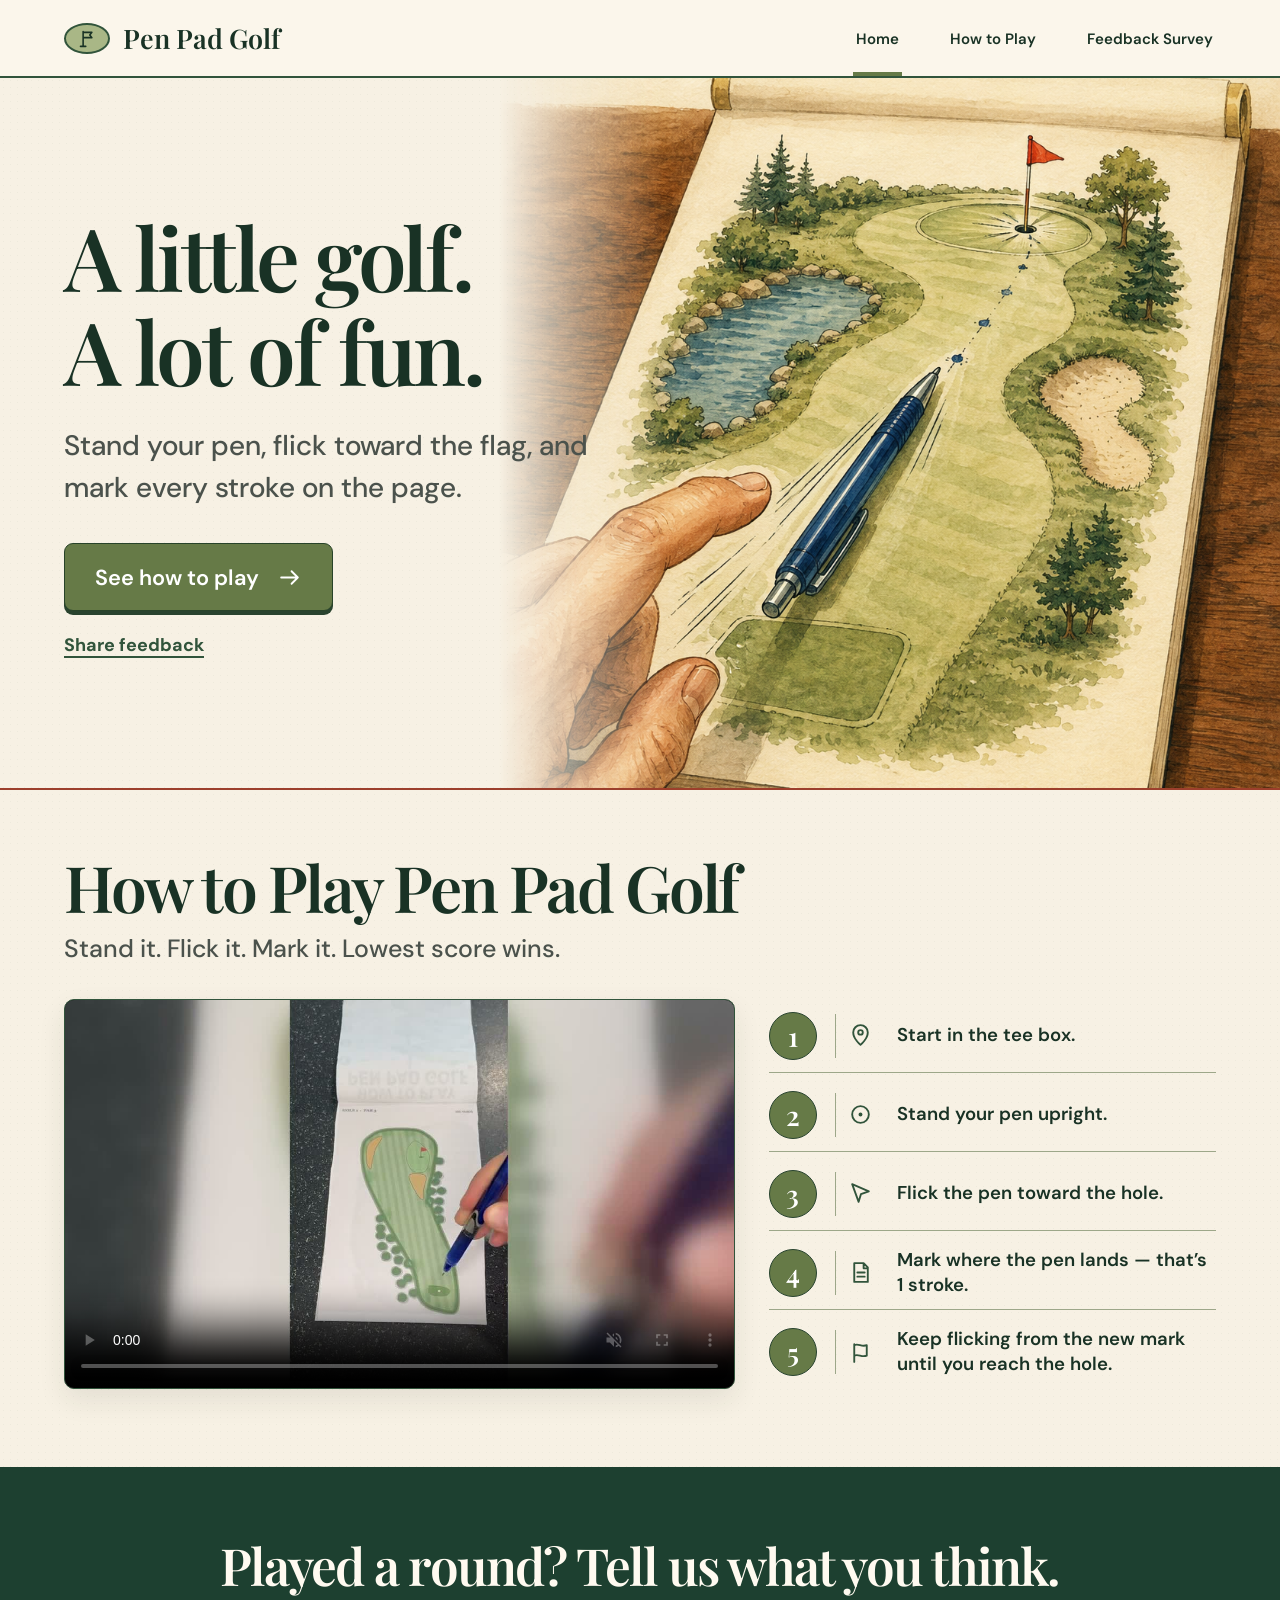
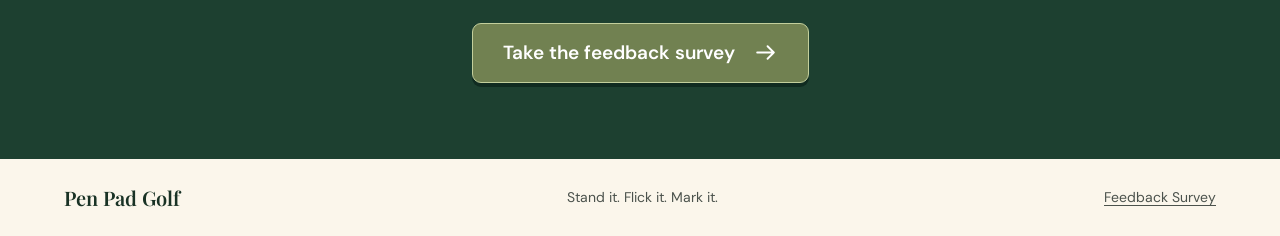
==== commit e7831798: "Mute how-to video by default" ====
--- a/index.html
+++ b/index.html
@@ -22,7 +22,7 @@
     </div></section>
     <section class="how-to" id="how-to-play" aria-labelledby="how-title"><div class="section-inner">
       <h2 id="how-title">How to Play Pen Pad Golf</h2><p class="section-lead">Stand it. Flick it. Mark it. Lowest score wins.</p>
-      <div class="how-grid"><div class="demo-frame"><video controls preload="metadata" playsinline poster="assets/pen-pad-golf-demo-poster.jpg" aria-label="Pen Pad Golf demonstration video"><source src="assets/pen-pad-golf-demo.mp4" type="video/mp4" />Your browser does not support the Pen Pad Golf demo video.</video></div>
+      <div class="how-grid"><div class="demo-frame"><video controls muted preload="metadata" playsinline poster="assets/pen-pad-golf-demo-poster.jpg" aria-label="Pen Pad Golf demonstration video"><source src="assets/pen-pad-golf-demo.mp4" type="video/mp4" />Your browser does not support the Pen Pad Golf demo video.</video></div>
       <ol class="play-steps">
         <li><span class="step-number">1</span><span class="step-icon" aria-hidden="true"><svg viewBox="0 0 24 24"><path d="M12 21s7-6.1 7-12a7 7 0 0 0-14 0c0 5.9 7 12 7 12Z"/><circle cx="12" cy="9" r="2.2"/></svg></span><span>Start in the tee box.</span></li>
         <li><span class="step-number">2</span><span class="step-icon" aria-hidden="true"><svg viewBox="0 0 24 24"><circle cx="12" cy="12" r="8"/><circle cx="12" cy="12" r="1"/></svg></span><span>Stand your pen upright.</span></li>
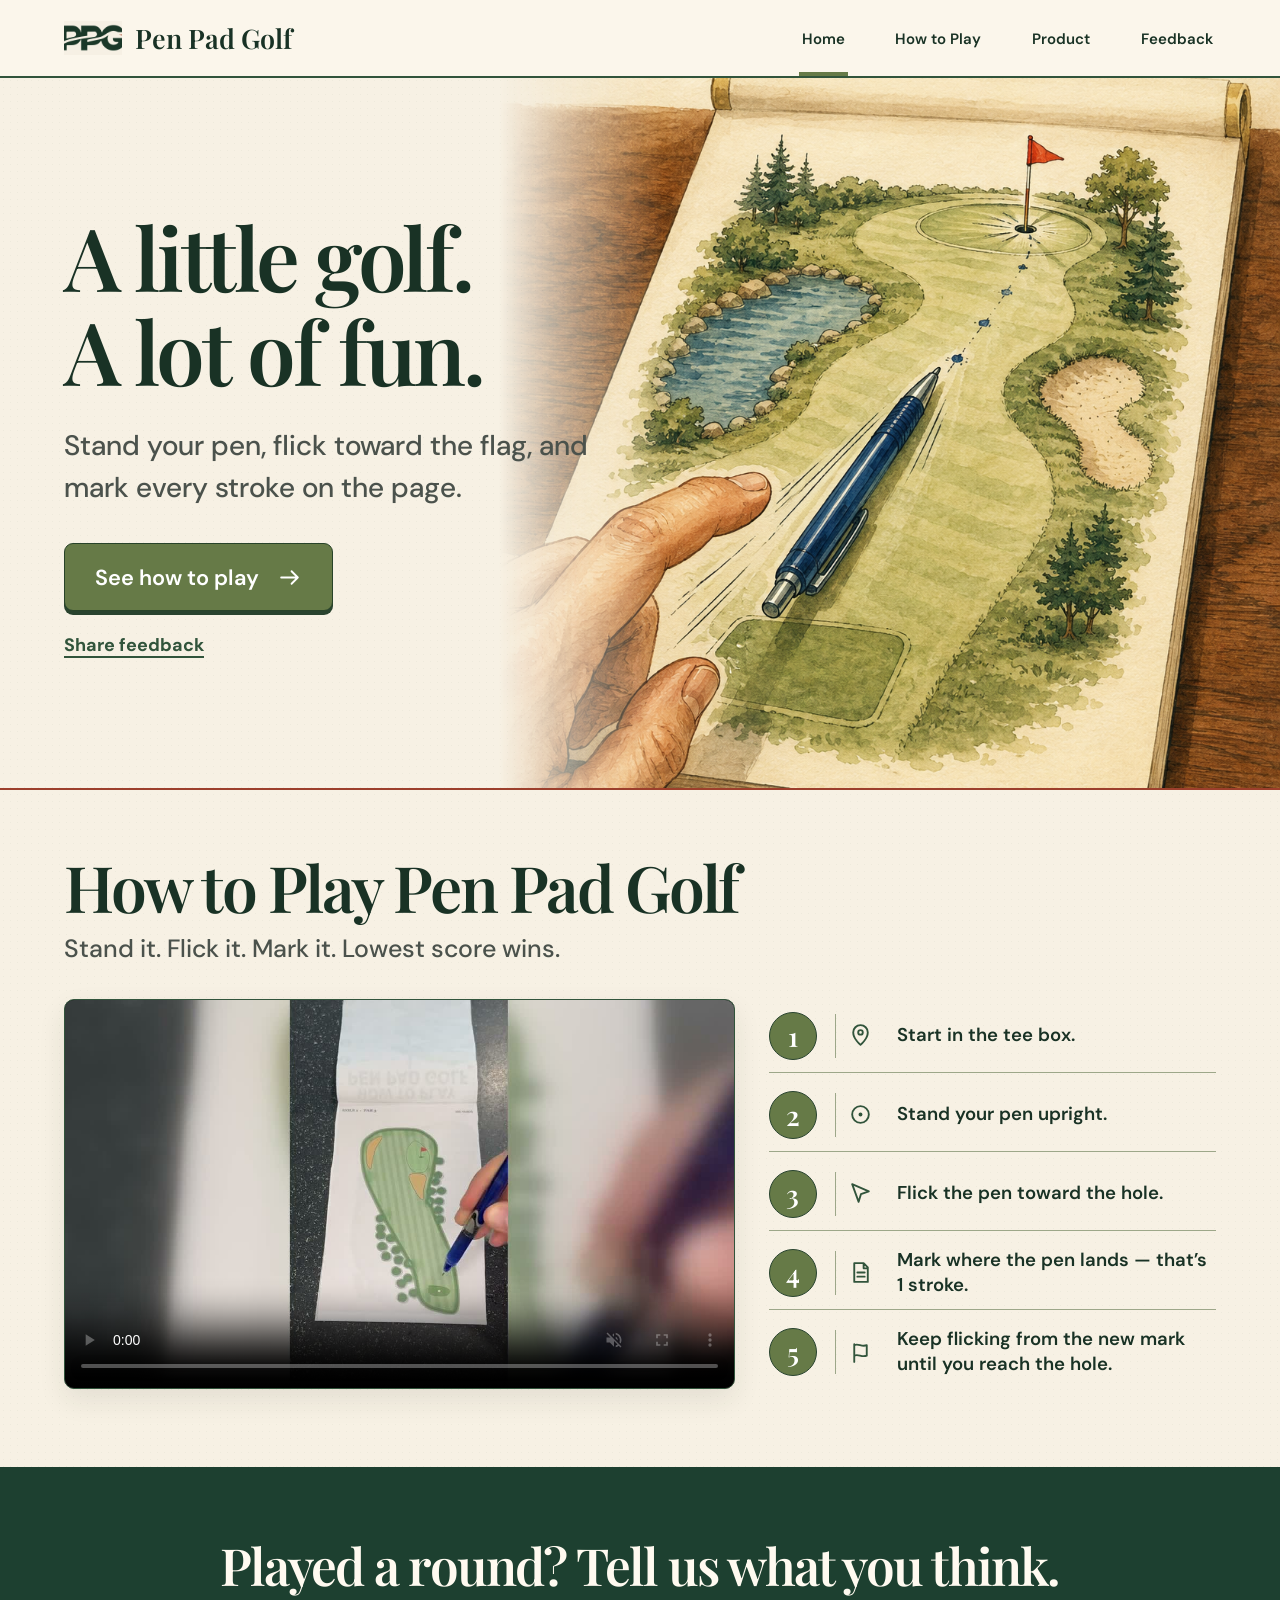
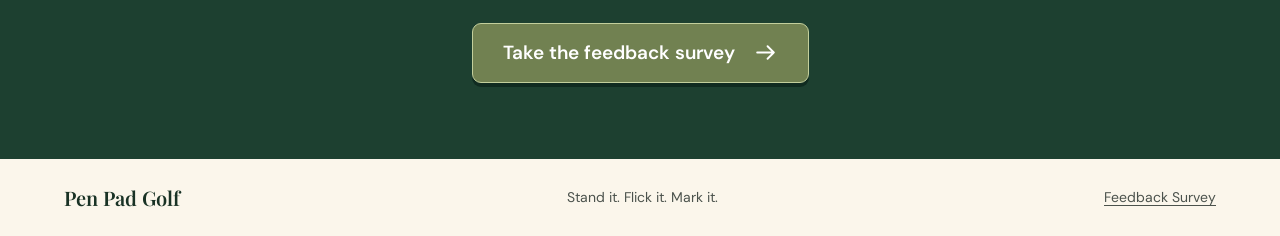
==== commit 5c3d49b8: "Add product page and current brand identity" ====
--- a/index.html
+++ b/index.html
@@ -2,7 +2,8 @@
 <html lang="en">
 <head>
   <meta charset="UTF-8" />
-  <meta name="viewport" content="width=device-width, initial-scale=1.0" />
+    <meta name="viewport" content="width=device-width, initial-scale=1.0" />
+    <link rel="icon" type="image/png" href="assets/brand/pen-pad-golf-logo-avatar-1080.png" />
   <meta name="description" content="Pen Pad Golf is a tabletop golf game played with a pen and a printed course. Learn how to play and share your feedback." />
   <title>Pen Pad Golf — A little golf. A lot of fun.</title>
   <link rel="preconnect" href="https://fonts.googleapis.com" />
@@ -12,8 +13,8 @@
 </head>
 <body>
   <header class="site-header"><div class="header-inner">
-    <a class="wordmark" href="index.html" aria-label="Pen Pad Golf home"><span class="brand-mark" aria-hidden="true"><svg viewBox="0 0 24 24"><path d="M7 21V4m0 1h10l-2.4 3L17 11H7M4 21h6" /></svg></span><span>Pen Pad Golf</span></a>
-    <nav class="site-nav" aria-label="Main navigation"><a class="active" aria-current="page" href="index.html">Home</a><a href="#how-to-play">How to Play</a><a href="survey.html">Feedback Survey</a></nav>
+    <a class="wordmark" href="index.html" aria-label="Pen Pad Golf home"><span class="brand-mark" aria-hidden="true"><img src="assets/brand/pen-pad-golf-logo-mark-760x360.png" alt="" /></span><span>Pen Pad Golf</span></a>
+    <nav class="site-nav" aria-label="Main navigation"><a class="active" aria-current="page" href="index.html">Home</a><a href="#how-to-play">How to Play</a><a href="product.html">Product</a><a href="survey.html">Feedback</a></nav>
   </div></header>
   <main>
     <section class="hero" aria-labelledby="hero-title"><div class="hero-inner">
--- a/home.css
+++ b/home.css
@@ -7,8 +7,8 @@
 .site-header { position:relative; z-index:2; border-bottom:2px solid var(--green); background:#fbf6eb; }
 .header-inner { width:min(1440px,100%); min-height:76px; margin:auto; padding:0 clamp(24px,5vw,70px); display:flex; justify-content:space-between; align-items:center; gap:24px; }
 .wordmark { display:inline-flex; align-items:center; gap:13px; white-space:nowrap; text-decoration:none; font:600 clamp(24px,2.1vw,33px) 'Playfair Display',Georgia,serif; }
-.brand-mark { width:46px; height:31px; display:grid; place-items:center; flex:0 0 auto; border:2px solid var(--green); border-radius:50%; background:#a9b786; }
-.brand-mark svg { width:21px; height:21px; }
+.brand-mark { width:58px; height:34px; display:grid; place-items:center; flex:0 0 auto; overflow:hidden; background:var(--paper); }
+.brand-mark img { width:100%; height:100%; display:block; object-fit:cover; }
 .site-nav { display:flex; align-items:stretch; align-self:stretch; gap:clamp(24px,3.5vw,52px); }
 .site-nav a { display:flex; align-items:center; padding:5px 3px 0; border-bottom:4px solid transparent; text-decoration:none; white-space:nowrap; font-size:15px; font-weight:600; }
 .site-nav a:hover,.site-nav a:focus-visible { color:var(--olive); }
@@ -49,5 +49,5 @@
 .site-footer a { text-underline-offset:3px; }
 a:focus-visible { outline:3px solid #9b7319; outline-offset:4px; }
 @media(max-width:950px) { .hero-copy{padding-right:10px}.hero h1{font-size:clamp(55px,7vw,76px)}.how-grid{grid-template-columns:1fr}.demo-frame{aspect-ratio:16/9;min-height:0}.play-steps{display:grid;grid-template-columns:1fr 1fr;gap:0 24px}.play-steps li:last-child{grid-column:1/-1} }
-@media(max-width:650px) { .header-inner{min-height:0;padding:15px 18px 0;flex-direction:column;align-items:flex-start;gap:9px}.wordmark{font-size:25px}.brand-mark{width:38px;height:28px}.site-nav{width:100%;gap:0;justify-content:space-between}.site-nav a{padding:10px 1px 9px;font-size:13px;border-bottom-width:3px}.hero-inner{height:auto;min-height:0;display:flex;flex-direction:column}.hero-copy{width:100%;padding:46px 22px 36px}.hero h1{font-size:clamp(54px,13vw,76px)}.hero-copy>p{margin-top:18px;font-size:19px}.hero-actions{margin-top:28px;gap:20px}.primary-link{min-height:56px;padding:10px 21px;font-size:18px}.text-link{font-size:16px}.hero-art{position:relative;inset:auto;width:100%;height:420px;flex:0 0 auto}.hero-art img{object-position:center 51%;-webkit-mask-image:none;mask-image:none}.how-to{padding:42px 0 55px}.how-to h2{font-size:44px}.section-lead{font-size:17px;line-height:1.45}.play-steps{display:block}.play-steps li{grid-template-columns:43px 40px 1fr;gap:7px;padding:9px 0;font-size:15px}.step-number{width:39px;height:39px;font-size:23px}.step-icon{height:36px}.step-icon svg{width:21px;height:21px}.feedback-cta{padding:55px 0 62px}.feedback-cta h2{font-size:38px}.site-footer{flex-wrap:wrap;justify-content:flex-start} }
+@media(max-width:650px) { .header-inner{min-height:0;padding:15px 18px 0;flex-direction:column;align-items:flex-start;gap:9px}.wordmark{font-size:25px}.brand-mark{width:50px;height:30px}.site-nav{width:100%;gap:0;justify-content:space-between}.site-nav a{padding:10px 1px 9px;font-size:13px;border-bottom-width:3px}.hero-inner{height:auto;min-height:0;display:flex;flex-direction:column}.hero-copy{width:100%;padding:46px 22px 36px}.hero h1{font-size:clamp(54px,13vw,76px)}.hero-copy>p{margin-top:18px;font-size:19px}.hero-actions{margin-top:28px;gap:20px}.primary-link{min-height:56px;padding:10px 21px;font-size:18px}.text-link{font-size:16px}.hero-art{position:relative;inset:auto;width:100%;height:420px;flex:0 0 auto}.hero-art img{object-position:center 51%;-webkit-mask-image:none;mask-image:none}.how-to{padding:42px 0 55px}.how-to h2{font-size:44px}.section-lead{font-size:17px;line-height:1.45}.play-steps{display:block}.play-steps li{grid-template-columns:43px 40px 1fr;gap:7px;padding:9px 0;font-size:15px}.step-number{width:39px;height:39px;font-size:23px}.step-icon{height:36px}.step-icon svg{width:21px;height:21px}.feedback-cta{padding:55px 0 62px}.feedback-cta h2{font-size:38px}.site-footer{flex-wrap:wrap;justify-content:flex-start} }
 @media(prefers-reduced-motion:reduce) { html{scroll-behavior:auto}.primary-link{transition:none} }
